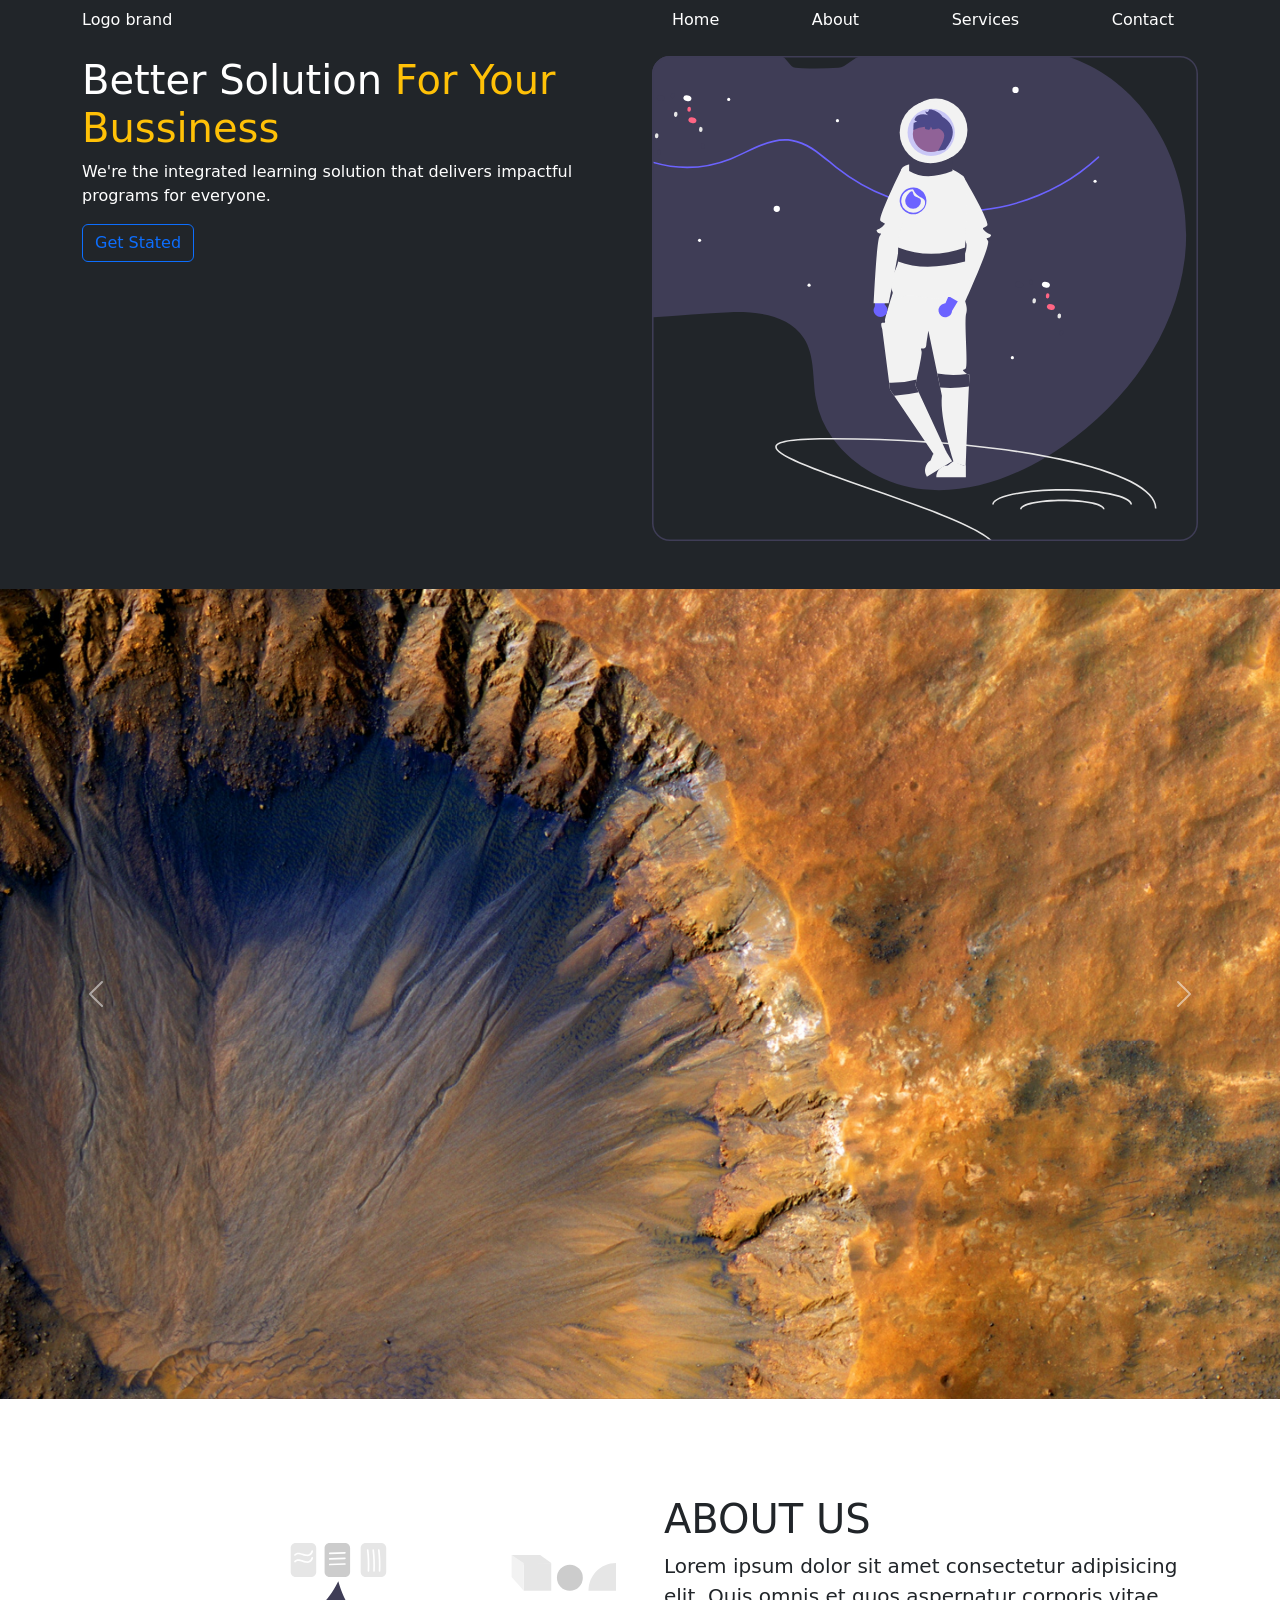
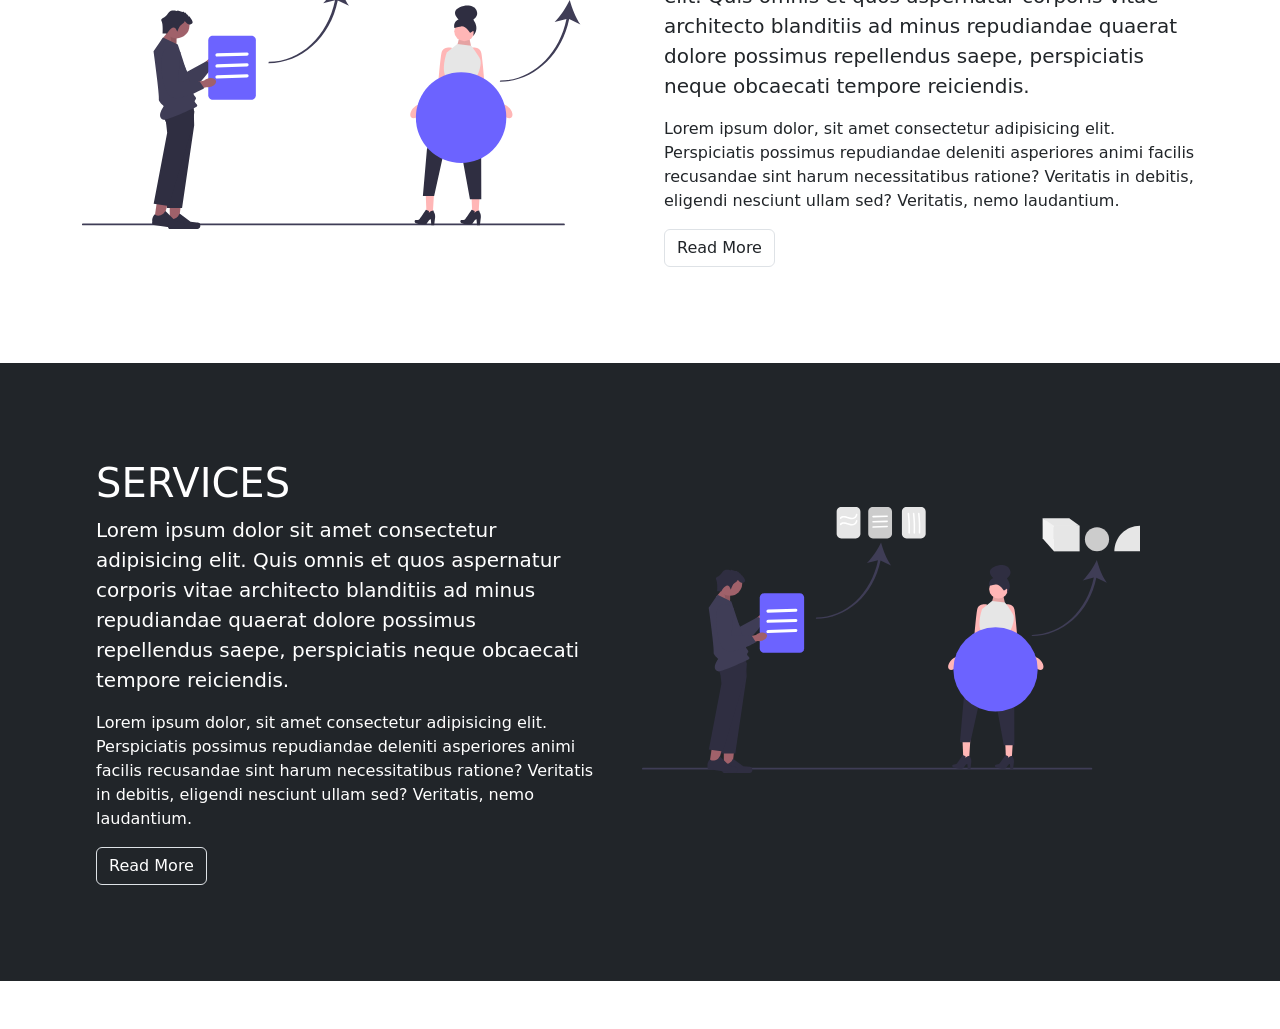
==== bootstrap-advanced/index.html @ e3f633e3 "added" ====
<!DOCTYPE html>
<html lang="en">
<head>
    <meta charset="UTF-8">
    <meta http-equiv="X-UA-Compatible" content="IE=edge">
    <meta name="viewport" content="width=device-width, initial-scale=1.0">
    <title>Document</title>
    <link href="https://cdn.jsdelivr.net/npm/bootstrap@5.2.2/dist/css/bootstrap.min.css" rel="stylesheet" 
        integrity="sha384-Zenh87qX5JnK2Jl0vWa8Ck2rdkQ2Bzep5IDxbcnCeuOxjzrPF/et3URy9Bv1WTRi" 
        crossorigin="anonymous">
</head>
<body>
    <nav class="navbar navbar-expand-lg bg-dark">
        <div class="container">

            <div class="row d-flex w-100 justify-content-between text-white">
                <div class="col-6">Logo brand</div>
                <div class="col-6">
                    <ul class="d-flex justify-content-between">
                        <li class="d-inline" ><a class="text-decoration-none text-white" href="">Home</a></li>
                        <li class="d-inline" ><a class="text-decoration-none text-white" href="">About</a></li>
                        <li class="d-inline" ><a class="text-decoration-none text-white" href="">Services</a></li>
                        <li class="d-inline" ><a class="text-decoration-none text-white" href="">Contact</a></li>
                    </ul>
                </div>
            </div>
        </div>
           
    </nav> 
    <section class="bg-dark pb-5">
        <div class="container">
            <div class="row d-flex justify-content-between">
                <div class="col-6">
                    <h1 class="text-white">Better Solution <span class="text-warning">For Your Bussiness</span></h1>
                    <p class="text-white">We're the integrated learning solution that delivers impactful programs for everyone.</p>
                    <!-- Button trigger modal -->
                    <button class="btn btn-outline-primary" data-bs-toggle="modal" data-bs-target="#exampleModal">
                        Get Stated
                    </button>
                    <!-- Modal -->
                    <div
                        class="modal fade"
                        id="exampleModal"
                        tabindex="-1"
                        aria-labelledby="exampleModalLabel"
                        aria-hidden="true"
                    >
                        <div class="modal-dialog">
                        <div class="modal-content">
                            <div class="modal-header">
                            <h1 class="modal-title fs-5" id="exampleModalLabel">
                                Enrollment
                            </h1>
                            <button
                                type="button"
                                class="btn-close"
                                data-bs-dismiss="modal"
                                aria-label="Close"
                            ></button>
                            </div>
                            <div class="modal-body">
                                <p>Fill out this form and we will get bck to you</p>
                            <label for="name">First Name:</label>
                            <input
                                type="text"
                                id="name"
                                class="form-control"
                            />
                            <label for="lastname">Last Name:</label>
                            <input
                                type="text"
                                id="lastname"
                                class="form-control"
                            />
                            <label for="email">Email:</label>
                            <input
                                type="text"
                                id="email"
                                class="form-control"
                            />
                            <label for="phone">Phone:</label>
                            <input
                                type="number"
                                id="phone"
                                class="form-control"
                            />
                            </div>
                            <div class="modal-footer d-flex">
                            <button
                                type="button"
                                class="btn btn-secondary"
                                data-bs-dismiss="modal"
                            >
                                Close
                            </button>
                            <button type="button" class="btn btn-primary">
                                Sumbit
                            </button>
                            </div>
                        </div>
                        </div>
                    </div>

                </div>
                <div class="col-6">
                    <img class="img-fluid" src="./img/undraw_to_the_moon_re_q21i.svg" alt="">
                </div>
            </div>
        </div> 
    </section>

    <section>
        <div id="carouselControls" class="carousel slide" data-bs-ride="carousel">
            <div class="carousel-inner">
                <div class="carousel-item active">
                    <img src="./img/nasa-E7q00J_8N7A-unsplash.jpg" class="d-block w-100 " style="height: 90vh;" alt="">
                </div>
                <div class="carousel-item active">
                    <img src="./img/anderson-rian-P9q5aGTt3FE-unsplash.jpg" class="d-block w-100" style="height: 90vh;" alt="">
                </div>
                <div class="carousel-item active">
                    <img src="./img/nasa-E7q00J_8N7A-unsplash.jpg" class="d-block w-100" style="height: 90vh;" alt="">
                </div>
            </div>
            <button class="carousel-control-prev" type="button" data-bs-target="#carouselControls" data-bs-slide="prev">
                <span class="carousel-control-prev-icon"></span>
                <span class="visually-hidden">Previous</span>
            </button>
            <button class="carousel-control-next" type="button" data-bs-target="#carouselControls" data-bs-slide="next">
                <span class="carousel-control-next-icon"></span>
                <span class="visually-hidden">Next</span>
            </button>

        </div>
    </section>
    <!-- About -->
    <section>
        <div class="container my-5 py-5">
            <div class="row d-flex justify-content-between gx-5 ">
                <div class="col-6">
                    <img class="img-fluid mt-5" src="./img/undraw_elements_re_25t9.svg" alt="">
                </div>
                <div class="col-6">
                    <h1 class="text-uppercase">About us</h1>
                    <p class="fs-5">Lorem ipsum dolor sit amet consectetur adipisicing elit. Quis omnis et quos aspernatur corporis vitae architecto blanditiis ad minus repudiandae quaerat dolore possimus repellendus saepe, perspiciatis neque obcaecati tempore reiciendis.</p>
                    <p>Lorem ipsum dolor, sit amet consectetur adipisicing elit. Perspiciatis possimus repudiandae deleniti asperiores animi facilis recusandae sint harum necessitatibus ratione? Veritatis in debitis, eligendi nesciunt ullam sed? Veritatis, nemo laudantium.</p>
                    <button class="btn border" type="button">Read More</button>
                </div>
            </div>
        </div>
    </section>
    <!-- Services -->
    <section class="bg-dark">
        <div class="container m-5 p-5">
            <div class="row gx-5 py-5 d-flex justify-content-between">
                <div class="col-6 text-white">
                    <h1 class="text-uppercase">Services</h1>
                    <p class="fs-5">Lorem ipsum dolor sit amet consectetur adipisicing elit. Quis omnis et quos aspernatur corporis vitae architecto blanditiis ad minus repudiandae quaerat dolore possimus repellendus saepe, perspiciatis neque obcaecati tempore reiciendis.</p>
                    <p>Lorem ipsum dolor, sit amet consectetur adipisicing elit. Perspiciatis possimus repudiandae deleniti asperiores animi facilis recusandae sint harum necessitatibus ratione? Veritatis in debitis, eligendi nesciunt ullam sed? Veritatis, nemo laudantium.</p>
                    <button class="btn border text-white" type="button">Read More</button>
                </div>
                <div class="col-6">
                    <img class="img-fluid mt-5" src="./img/undraw_elements_re_25t9.svg" alt="">
                </div>
            </div>
        </div>
    </section>


    

    
    
    



    <script src="https://cdn.jsdelivr.net/npm/bootstrap@5.2.2/dist/js/bootstrap.bundle.min.js" 
        integrity="sha384-OERcA2EqjJCMA+/3y+gxIOqMEjwtxJY7qPCqsdltbNJuaOe923+mo//f6V8Qbsw3" 
        crossorigin="anonymous">
    </script>
</body>
</html>
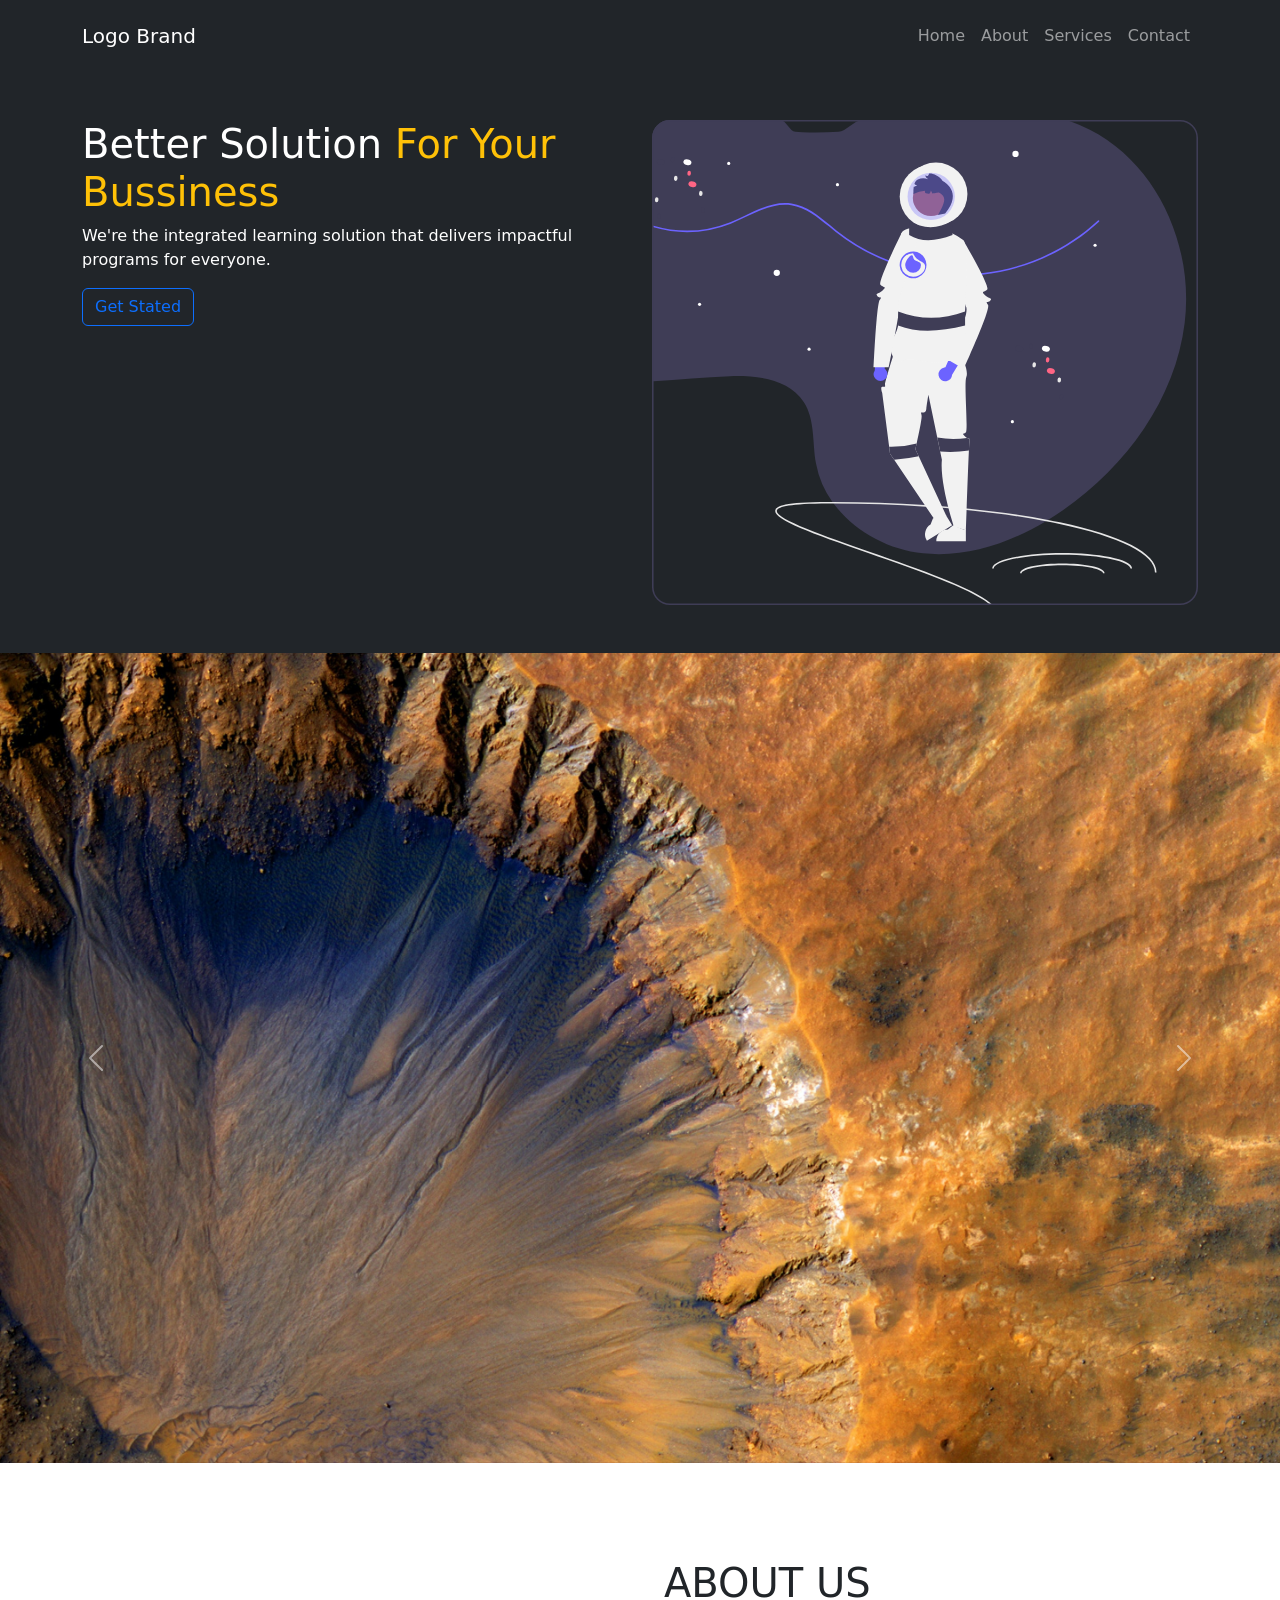
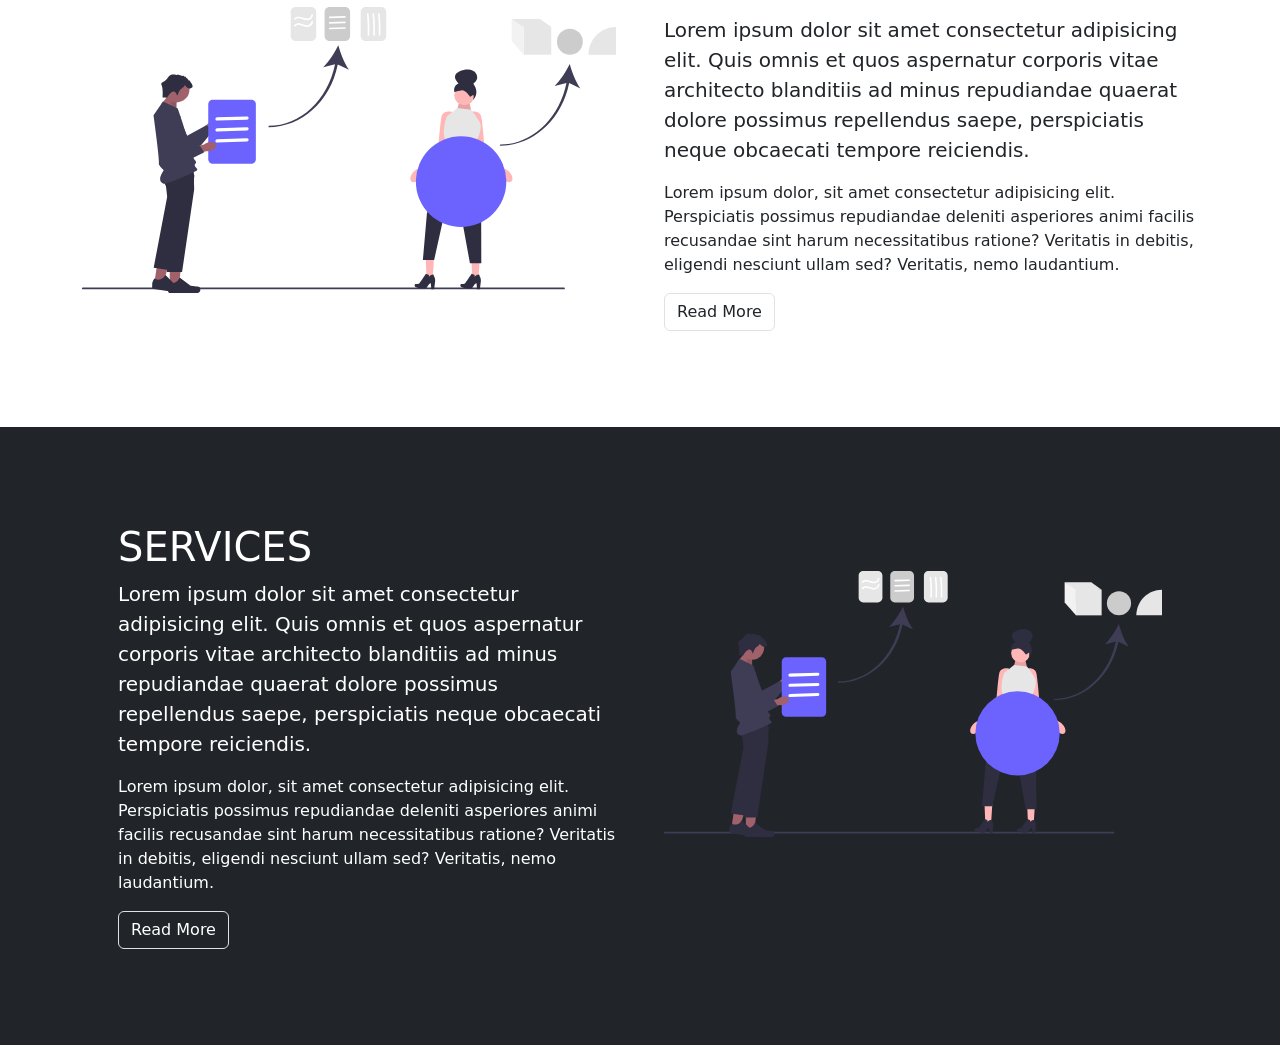
==== commit 8923b9dd: "first" ====
--- a/bootstrap-advanced/index.html
+++ b/bootstrap-advanced/index.html
@@ -10,7 +10,42 @@
         crossorigin="anonymous">
 </head>
 <body>
-    <nav class="navbar navbar-expand-lg bg-dark">
+    <nav class="navbar navbar-expand-lg bg-dark navbar-dark sticky-top py-3">
+        <div class="container">
+          <a class="navbar-brand" href="#">Logo Brand</a>
+          <button
+            class="navbar-toggler"
+            type="button"
+            data-bs-toggle="collapse"
+            data-bs-target="#navbarNav"
+            aria-controls="navbarNav"
+            aria-expanded="false"
+            aria-label="Toggle navigation"
+          >
+            <span class="navbar-toggler-icon"></span>
+          </button>
+          <div
+            class="collapse navbar-collapse justify-content-end"
+            id="navbarNav"
+          >
+            <ul class="navbar-nav">
+              <li class="nav-item">
+                <a class="nav-link" href="#">Home</a>
+              </li>
+              <li class="nav-item">
+                <a class="nav-link" href="#">About</a>
+              </li>
+              <li class="nav-item">
+                <a class="nav-link" href="#">Services</a>
+              </li>
+              <li class="nav-item">
+                <a class="nav-link">Contact</a>
+              </li>
+            </ul>
+          </div>
+        </div>
+      </nav>
+    <!-- <nav class="navbar navbar-expand-lg bg-dark">
         <div class="container">
 
             <div class="row d-flex w-100 justify-content-between text-white">
@@ -26,13 +61,18 @@
             </div>
         </div>
            
-    </nav> 
-    <section class="bg-dark pb-5">
+    </nav>  -->
+    <section class="bg-dark p-5">
         <div class="container">
             <div class="row d-flex justify-content-between">
                 <div class="col-6">
-                    <h1 class="text-white">Better Solution <span class="text-warning">For Your Bussiness</span></h1>
-                    <p class="text-white">We're the integrated learning solution that delivers impactful programs for everyone.</p>
+                    <h1 class="text-white">
+                        Better Solution 
+                        <span class="text-warning">For Your Bussiness</span>
+                    </h1>
+                    <p class="text-white">
+                        We're the integrated learning solution that delivers impactful programs for everyone.
+                    </p>
                     <!-- Button trigger modal -->
                     <button class="btn btn-outline-primary" data-bs-toggle="modal" data-bs-target="#exampleModal">
                         Get Stated
@@ -151,7 +191,7 @@
     </section>
     <!-- Services -->
     <section class="bg-dark">
-        <div class="container m-5 p-5">
+        <div class="container p-5">
             <div class="row gx-5 py-5 d-flex justify-content-between">
                 <div class="col-6 text-white">
                     <h1 class="text-uppercase">Services</h1>
